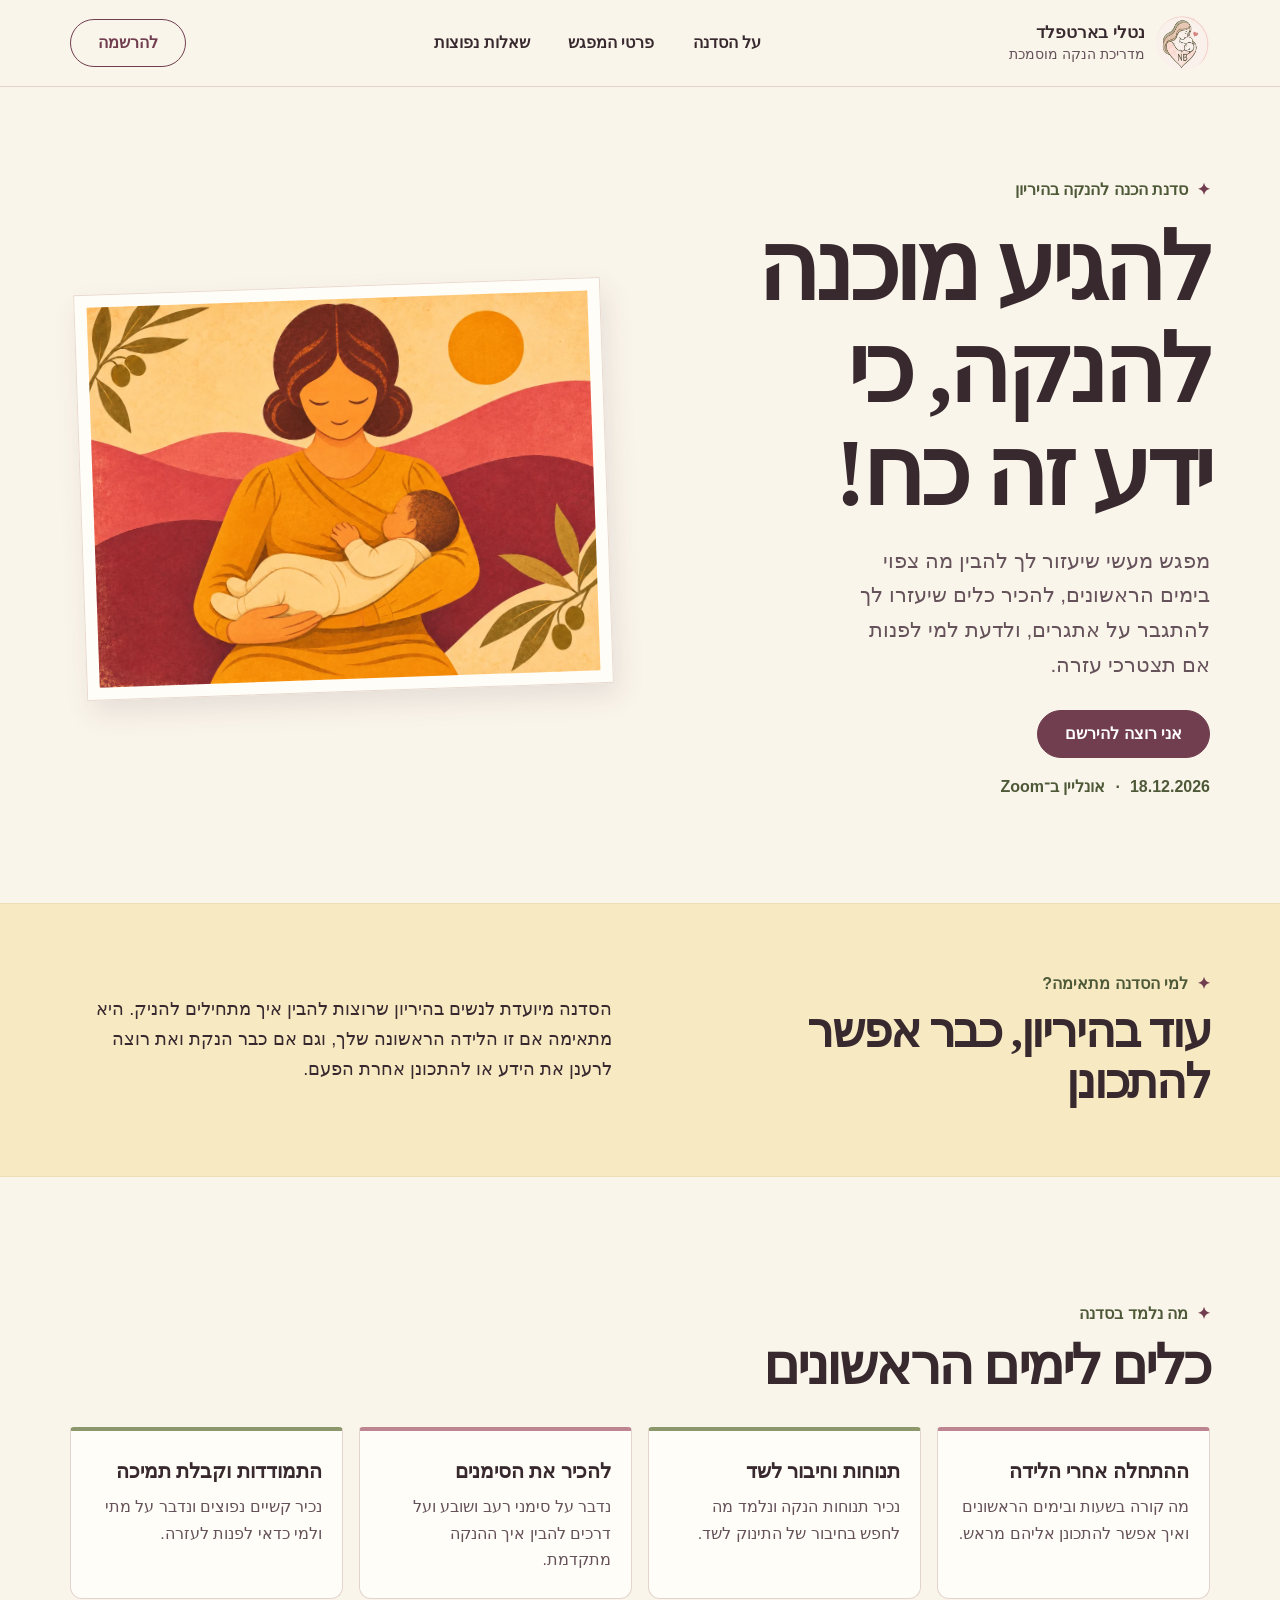
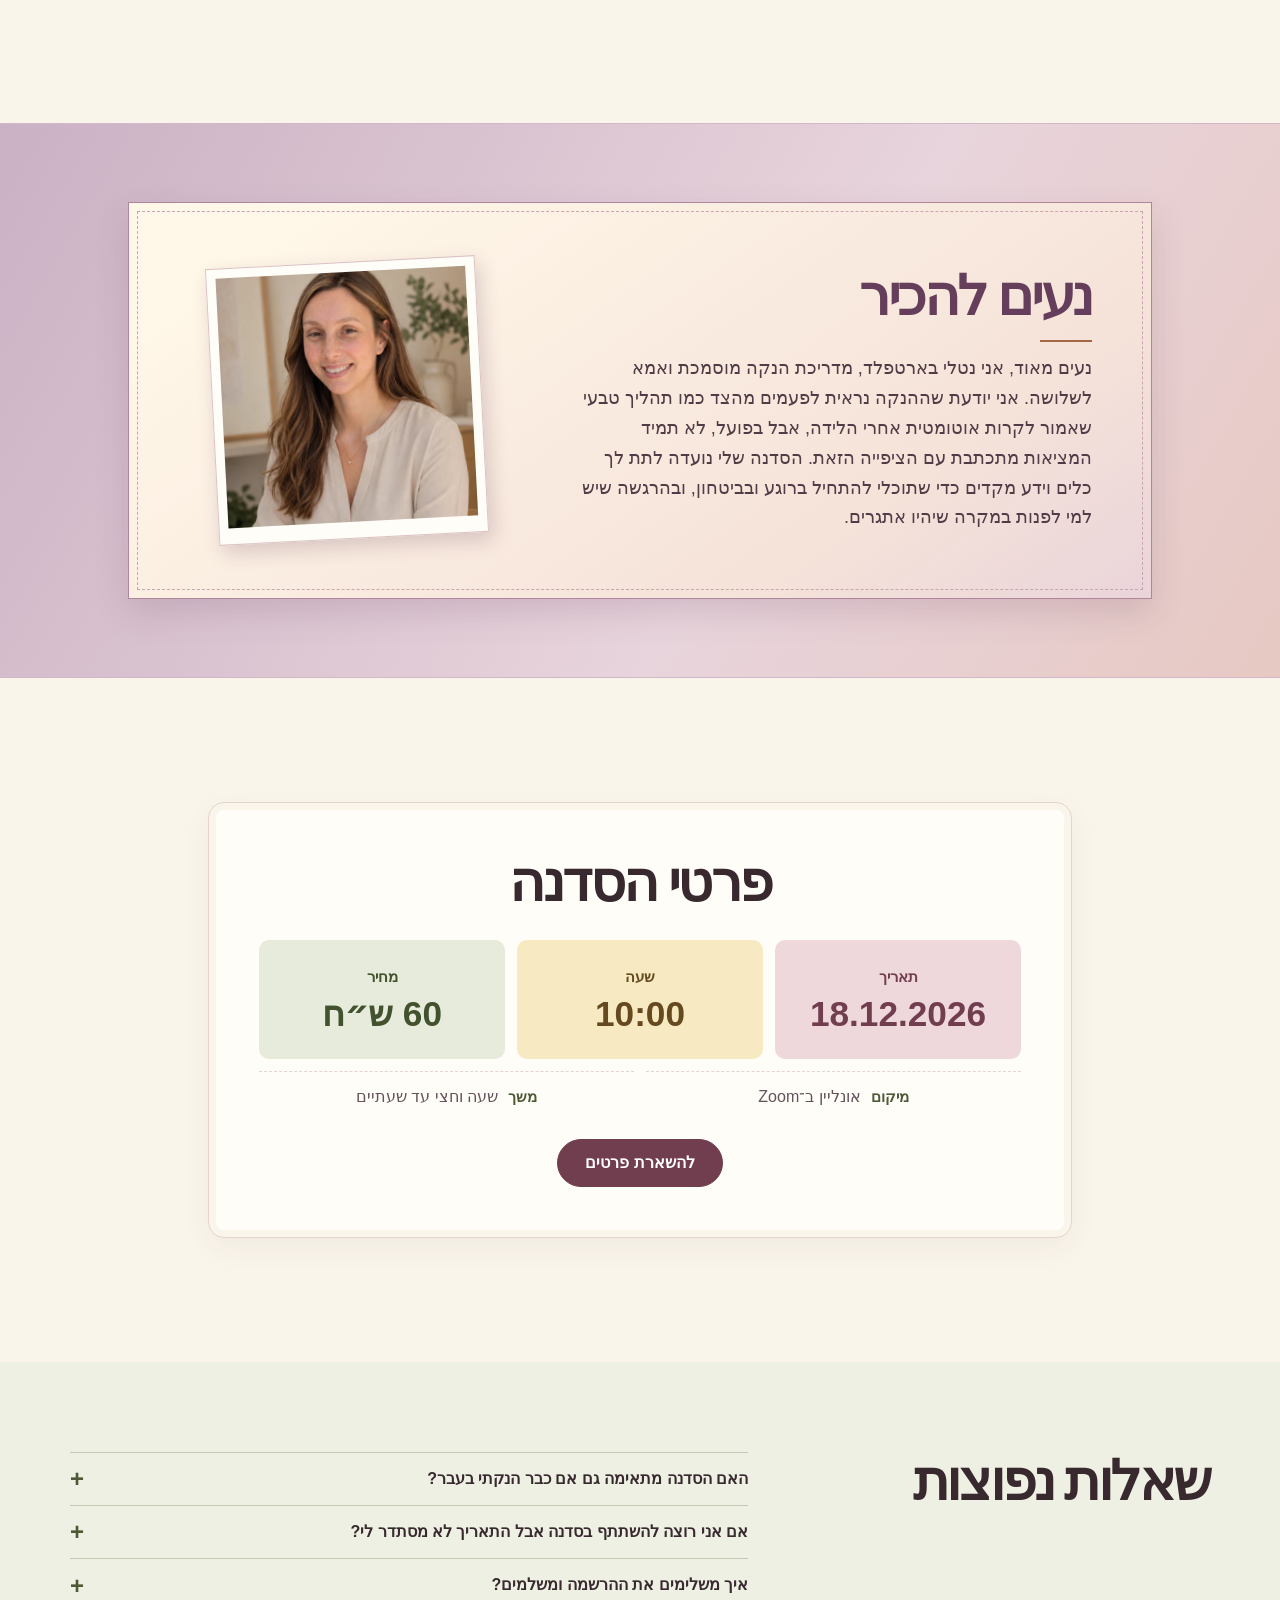
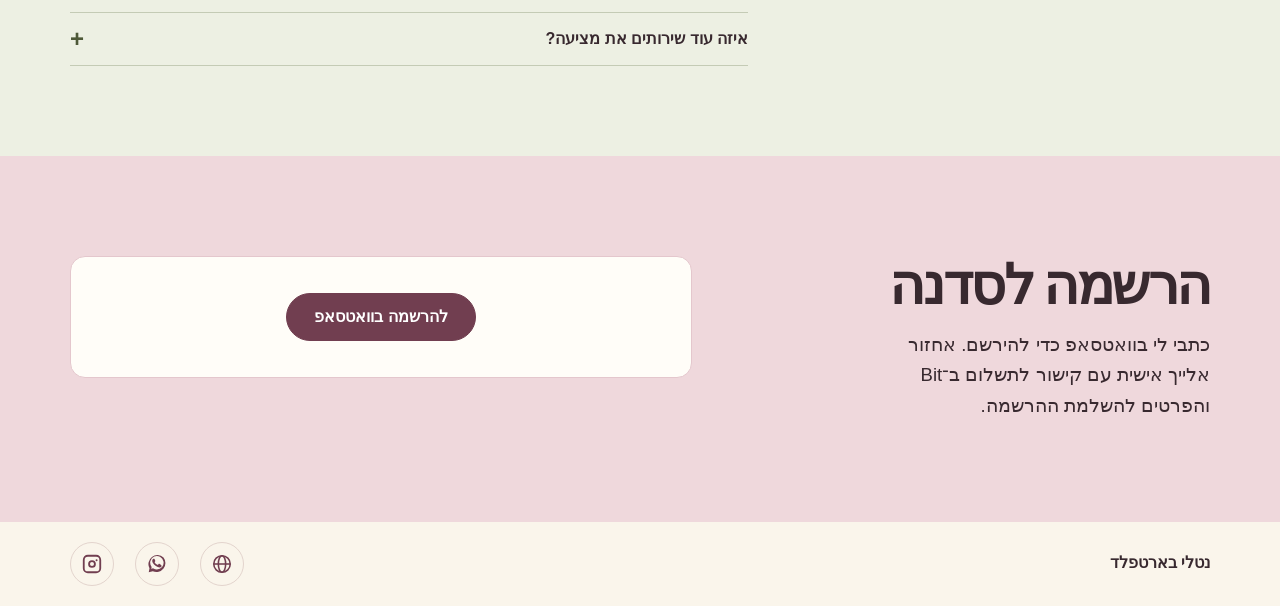
==== workshop/index.html @ 792b1195 "Add breastfeeding workshop landing page" ====
<!doctype html>
<html lang="he" dir="rtl">
<head>
  <meta charset="utf-8">
  <meta name="viewport" content="width=device-width, initial-scale=1">
  <meta name="description" content="סדנת הכנה להנקה בהיריון עם נטלי בארטפלד, מדריכת הנקה מוסמכת. מפגש מעשי ונעים ב-Zoom.">
  <meta name="theme-color" content="#f8f2e8">
  <title>סדנת הכנה להנקה | נטלי בארטפלד</title>
  <link rel="icon" type="image/webp" href="assets/nb-logo.webp">
  <link rel="stylesheet" href="assets/style.css?v=4">
  <script src="workshop.js" defer></script>
  <script src="assets/site.js" defer></script>
</head>
<body>
  <a class="skip" href="#main">דילוג לתוכן</a>
  <header class="header">
    <div class="wrap header-inner">
      <a class="brand" href="#main">
        <img class="brand-mark" src="assets/nb-logo.webp" alt="" width="54" height="54">
        <span><strong data-copy="name">נטלי בארטפלד</strong><small data-copy="credential">מדריכת הנקה מוסמכת</small></span>
      </a>
      <nav class="nav" aria-label="ניווט ראשי">
        <a href="#about">על הסדנה</a>
        <a href="#details">פרטי המפגש</a>
        <a href="#faq">שאלות נפוצות</a>
      </nav>
      <a class="button outline" href="#register">להרשמה</a>
    </div>
  </header>
  <main id="main">
    <section class="hero wrap" aria-labelledby="hero-title">
      <div class="hero-copy">
        <p class="eyebrow"><span aria-hidden="true">✦</span> <span data-copy="eyebrow"></span></p>
        <h1 id="hero-title" data-copy="title">סדנת הכנה להנקה</h1>
        <p class="hero-intro" data-copy="intro"></p>
        <a class="button" href="#register">אני רוצה להירשם</a>
        <p class="hero-meta"><bdi data-copy="date"></bdi><span aria-hidden="true">·</span><span data-copy="location"></span></p>
      </div>
      <figure class="postcard">
        <img src="assets/postcard.webp?v=2" alt="איור וינטג׳ חזיתי של אמא מחייכת עם פנים מופשטות, המחזיקה תינוק בתנוחת ערסול" width="1100" height="825" fetchpriority="high">
      </figure>
    </section>
    <section class="audience" id="about" aria-labelledby="audience-title">
      <div class="wrap audience-inner">
        <div class="audience-heading">
          <p class="eyebrow"><span aria-hidden="true">✦</span> למי הסדנה מתאימה?</p>
          <h2 id="audience-title" data-copy="audienceTitle"></h2>
        </div>
        <p data-copy="audience"></p>
      </div>
    </section>
    <section class="wrap section learning" aria-labelledby="topics-title">
      <p class="eyebrow"><span aria-hidden="true">✦</span> מה נלמד בסדנה</p>
      <h2 id="topics-title" data-copy="topicsTitle"></h2>
      <ul class="topics" id="topics"></ul>
    </section>
    <section class="profile" aria-labelledby="profile-title">
      <div class="wrap profile-inner">
        <figure class="profile-portrait">
          <img class="profile-photo" src="assets/natalie-profile.webp" alt="נטלי בארטפלד" width="520" height="520" loading="lazy">
        </figure>
        <div class="profile-copy">
          <h2 id="profile-title" data-copy="profileTitle"></h2>
          <p data-copy="profile"></p>
        </div>
      </div>
    </section>
    <section class="wrap section details" id="details" aria-labelledby="details-title">
      <div class="details-card">
        <h2 id="details-title">פרטי הסדנה</h2>
        <dl class="facts">
          <div class="fact fact-date"><dt>תאריך</dt><dd><bdi data-copy="date"></bdi></dd></div>
          <div class="fact fact-time"><dt>שעה</dt><dd><bdi data-copy="time"></bdi></dd></div>
          <div class="fact fact-price"><dt>מחיר</dt><dd data-copy="price"></dd></div>
          <div class="fact-meta"><dt>מיקום</dt><dd data-copy="location"></dd></div>
          <div class="fact-meta"><dt>משך</dt><dd data-copy="duration"></dd></div>
        </dl>
        <a class="button" href="#register">להשארת פרטים</a>
      </div>
    </section>
    <section class="faq" id="faq" aria-labelledby="faq-title">
      <div class="wrap faq-inner">
        <h2 id="faq-title">שאלות נפוצות</h2>
        <div id="faq-items"></div>
      </div>
    </section>
    <section class="register" id="register" aria-labelledby="register-title">
      <div class="wrap register-inner">
        <div>
          <h2 id="register-title">הרשמה לסדנה</h2>
          <p id="registration-intro" data-copy="registrationIntro" hidden></p>
          <p id="whatsapp-intro">כתבי לי בוואטסאפ כדי להירשם. אחזור אלייך אישית עם קישור לתשלום ב־Bit והפרטים להשלמת ההרשמה.</p>
        </div>
        <div class="form-card">
          <div id="registration-whatsapp">
            <a class="button" data-contact="whatsappRegistration" href="https://wa.me/972545547257">להרשמה בוואטסאפ</a>
          </div>
          <div id="registration-form" hidden>
            <p class="form-privacy">הפרטים ישמשו לטיפול בהרשמה וליצירת קשר איתך בנושא הסדנה.</p>
            <iframe class="registration-frame" title="טופס הרשמה לסדנת הכנה להנקה" height="500" loading="lazy"></iframe>
            <p class="form-privacy"><a id="registration-link">פתיחת טופס ההרשמה בעמוד נפרד</a></p>
          </div>
        </div>
      </div>
    </section>
  </main>
  <footer class="footer">
    <div class="wrap footer-inner">
      <span data-copy="name"></span>
      <div>
        <a class="social-link" data-contact="website" href="https://nataliebartfeld.co.il" aria-label="לאתר של נטלי בארטפלד">
          <svg viewBox="0 0 24 24" fill="none" stroke="currentColor" stroke-width="1.7" aria-hidden="true" focusable="false">
            <circle cx="12" cy="12" r="9" fill="none"/>
            <ellipse cx="12" cy="12" rx="4" ry="9" fill="none"/>
            <path d="M3 12h18" fill="none"/>
          </svg>
        </a>
        <a class="social-link" data-contact="whatsapp" href="https://wa.me/972545547257" aria-label="שלחי לנטלי הודעה בוואטסאפ">
          <svg viewBox="0 0 24 24" aria-hidden="true" focusable="false"><path d="M19.1 4.9A9.8 9.8 0 0 0 3.8 16.7L3 21l4.4-1.1A9.8 9.8 0 0 0 19.1 4.9Zm-7.3 13a7.3 7.3 0 0 1-3.7-1l-.3-.2-2.2.6.6-2.1-.2-.3a7.3 7.3 0 1 1 5.8 3Zm4-5.4c-.2-.1-1.3-.7-1.5-.7s-.3-.1-.5.1-.6.7-.9.9-.3.2-.5.1a6 6 0 0 1-1.8-1.1 6.7 6.7 0 0 1-1.2-1.6c-.1-.2 0-.4.1-.5l.4-.5c.1-.2.2-.3.2-.5s0-.3-.1-.5l-.7-1.6c-.2-.4-.3-.4-.5-.4h-.4c-.2 0-.5.1-.7.3-.2.2-.9.9-.9 2.1s.9 2.4 1 2.6c.1.2 1.8 2.8 4.4 3.9.6.3 1.1.4 1.5.5.6.2 1.2.2 1.7.1.5-.1 1.3-.5 1.5-1 .2-.5.2-1 .1-1.1-.1-.1-.2-.2-.5-.3Z"/></svg>
        </a>
        <a class="social-link" data-contact="instagram" href="https://www.instagram.com/natalie.bartfeld_breastfeeding/" aria-label="נטלי בארטפלד באינסטגרם">
          <svg viewBox="0 0 24 24" aria-hidden="true" focusable="false"><path d="M7.5 2h9A5.5 5.5 0 0 1 22 7.5v9a5.5 5.5 0 0 1-5.5 5.5h-9A5.5 5.5 0 0 1 2 16.5v-9A5.5 5.5 0 0 1 7.5 2Zm0 2A3.5 3.5 0 0 0 4 7.5v9A3.5 3.5 0 0 0 7.5 20h9a3.5 3.5 0 0 0 3.5-3.5v-9A3.5 3.5 0 0 0 16.5 4h-9Zm4.5 3.8A4.2 4.2 0 1 1 7.8 12 4.2 4.2 0 0 1 12 7.8Zm0 2A2.2 2.2 0 1 0 14.2 12 2.2 2.2 0 0 0 12 9.8ZM17 6.7a1.1 1.1 0 1 1-1.1 1.1A1.1 1.1 0 0 1 17 6.7Z"/></svg>
        </a>
      </div>
    </div>
  </footer>
</body>
</html>
---- workshop/assets/style.css ----
:root {
  color-scheme: light;
  --paper: #faf5eb;
  --ink: #38292f;
  --muted: #65525a;
  --plum: #713e50;
  --rose: #efd8dc;
  --butter: #f7eac3;
  --olive: #4e5938;
  --line: #e3d4cd;
  --white: #fffdf8;
  font-family: "Segoe UI", Arial, sans-serif;
  color: var(--ink);
  background: var(--paper);
  line-height: 1.65;
}

*, *::before, *::after { box-sizing: border-box; }
[hidden] { display: none !important; }
html { scroll-behavior: smooth; }
body { margin: 0; }
a { color: inherit; }
button, input { font: inherit; }
button { cursor: pointer; }
:focus-visible { outline: 3px solid #94566b; outline-offset: 4px; }
h1, h2, h3, p, figure, dl, dd { margin: 0; }
h1, h2 { font-family: Georgia, "Times New Roman", serif; letter-spacing: -.045em; line-height: 1.08; }
h1 { max-inline-size: 8em; font-size: clamp(3.65rem, 7.4vw, 7.25rem); font-weight: 700; }
h2 { font-size: clamp(2.15rem, 4.3vw, 3.65rem); }
h3 { font-size: 1.27rem; line-height: 1.28; }
p { overflow-wrap: break-word; }
.wrap { width: min(1140px, calc(100% - 80px)); margin-inline: auto; }
.section { padding-block: clamp(65px, 10vw, 124px); }
section[id] { scroll-margin-block-start: 24px; }
.skip { position: fixed; inset-block-start: 8px; inset-inline-start: 8px; z-index: 2; background: var(--white); padding: 8px 15px; transform: translateY(-160%); }
.skip:focus { transform: translateY(0); }

.header { border-block-end: 1px solid var(--line); }
.header-inner, .footer-inner { display: flex; align-items: center; justify-content: space-between; gap: 20px; }
.header-inner { min-height: 86px; }
.brand { display: inline-flex; align-items: center; gap: 11px; line-height: 1.23; text-decoration: none; }
.brand strong, .brand small { display: block; }
.brand strong { font-size: 1.08rem; }
.brand small { color: var(--muted); margin-block-start: 4px; font-size: .86rem; }
.brand-mark { display: block; width: 54px; height: 54px; flex: 0 0 54px; object-fit: cover; border-radius: 50%; }
.nav { display: flex; gap: clamp(16px, 3vw, 42px); align-items: center; }
.nav a { text-decoration: none; font-weight: 600; }
.nav a:hover, .footer a:hover { text-decoration: underline; text-underline-offset: 4px; }
.button { display: inline-flex; min-height: 48px; align-items: center; justify-content: center; padding: 10px 27px; border: 1px solid var(--plum); border-radius: 40px; color: white; background: var(--plum); text-decoration: none; font-weight: 700; line-height: 1.35; }
.button:hover { background: #552d3b; border-color: #552d3b; }
.button.outline { background: transparent; color: var(--plum); }
.button.outline:hover { background: var(--rose); }
.hero { display: grid; grid-template-columns: 1fr 1.04fr; align-items: center; gap: clamp(32px, 6.4vw, 92px); padding-block: clamp(54px, 7vw, 96px) clamp(64px, 8vw, 112px); }
.eyebrow { display: flex; align-items: center; gap: 9px; font-weight: 700; color: var(--olive); }
.eyebrow [aria-hidden] { color: var(--plum); }
.hero h1 { margin-block: 14px 20px; text-wrap: balance; }
.hero-intro { max-inline-size: 32ch; color: var(--muted); font-size: clamp(1.12rem, 2vw, 1.31rem); margin-block-end: 28px; }
.hero-meta { display: flex; align-items: baseline; gap: 10px; color: var(--olive); margin-block-start: 16px; font-weight: 650; }
.postcard { position: relative; align-self: center; transform: rotate(-2deg); margin-inline: 2px 10px; padding: 12px; background: var(--white); border: 1px solid #e9dacf; box-shadow: 5px 13px 28px #4328351b; }
.postcard img { display: block; width: 100%; height: auto; aspect-ratio: 1.32; object-fit: cover; background: var(--butter); }
.audience { background: var(--butter); border-block: 1px solid #ecdfb5; }
.audience-inner { display: grid; grid-template-columns: 1fr 1fr; align-items: center; gap: 55px; padding-block: clamp(33px, 6vw, 67px); }
.audience h2 { margin-block-start: 9px; font-size: clamp(1.9rem, 3.7vw, 3rem); }
.audience-inner > p { font-size: 1.13rem; }
.learning h2 { margin-block: 9px 32px; }
.topics { display: grid; grid-template-columns: repeat(4, 1fr); gap: 16px; margin: 0; padding: 0; list-style: none; }
.topics li { padding: 27px 20px 24px; border: 1px solid var(--line); border-block-start: 4px solid #bd8592; background: var(--white); border-radius: 4px 4px 12px 12px; }
.topics li:nth-child(even) { border-block-start-color: #8c976b; }
.topics p { color: var(--muted); margin-block-start: 10px; }
.profile {
  padding-block: clamp(32px, 6.5vw, 78px);
  border-block: 1px solid #d1b7c7;
  background: linear-gradient(120deg, #cbb1c4, #e8d4dc 60%, #e7c9c3);
}
.profile-inner {
  display: grid;
  grid-template-columns: minmax(0, 1.65fr) minmax(0, 1fr);
  grid-template-areas: "copy portrait";
  align-items: center;
  gap: clamp(22px, 5vw, 67px);
  max-inline-size: 64rem;
  padding: clamp(27px, 5vw, 59px);
  border: 1px solid #ae879d;
  outline: 1px dashed #c9a6af;
  outline-offset: -10px;
  background: linear-gradient(145deg, #fff7e8 12%, #f5e2d9 75%, #ead4da);
  box-shadow: 0 14px 32px #532d4a26;
}
.profile-copy { grid-area: copy; }
.profile-copy h2 { color: #653e5b; margin-block-end: 12px; }
.profile-copy h2::after {
  content: "";
  display: block;
  inline-size: 52px;
  block-size: 2px;
  margin-block-start: 14px;
  background: #a36743;
}
.profile-copy p { color: #503b46; font-size: 1.13rem; }
.profile-portrait {
  grid-area: portrait;
  justify-self: center;
  inline-size: min(100%, 270px);
  padding: 9px 9px 16px;
  border: 1px solid #ddc2c2;
  background: var(--white);
  box-shadow: 4px 8px 19px #532d4a33;
  transform: rotate(-3deg);
}
.profile-photo { display: block; inline-size: 100%; block-size: auto; aspect-ratio: 1; object-fit: cover; }
.details { text-align: center; }
.details-card {
  max-inline-size: 54rem;
  margin-inline: auto;
  padding: clamp(25px, 5vw, 50px);
  border: 1px solid var(--line);
  border-radius: 16px;
  background: var(--white);
  box-shadow: inset 0 0 0 7px var(--paper), 0 10px 28px #4328350d;
}
.facts { display: grid; grid-template-columns: repeat(6, minmax(0, 1fr)); gap: 12px; margin-block: 28px 26px; }
.fact { grid-column: span 2; padding: clamp(13px, 2.2vw, 24px) 8px; border-radius: 10px; }
.fact-date { background: var(--rose); color: var(--plum); }
.fact-time { background: var(--butter); color: #65491f; }
.fact-price { background: #e7ebdb; color: #42512e; }
.facts dt { font-size: .95rem; font-weight: 700; }
.fact dd { margin-block-start: 4px; font-size: clamp(1.55rem, 4vw, 2.2rem); font-weight: 750; line-height: 1.2; font-variant-numeric: tabular-nums; overflow-wrap: anywhere; }
.fact-meta { grid-column: span 3; display: flex; align-items: baseline; justify-content: center; flex-wrap: wrap; gap: 3px 10px; padding: 12px 4px 2px; border-block-start: 1px dashed var(--line); color: var(--muted); }
.fact-meta dt { color: var(--olive); }
.faq { background: #edf0e3; }
.faq-inner { display: grid; grid-template-columns: 1fr 1.6fr; gap: 38px; padding-block: clamp(48px, 8vw, 90px); }
.faq details { border-block-end: 1px solid #c4cbb5; }
.faq details:first-child { border-block-start: 1px solid #c4cbb5; }
.faq summary { display: flex; gap: 16px; justify-content: space-between; align-items: center; list-style: none; cursor: pointer; font-weight: 700; padding-block: 13px; }
.faq summary::-webkit-details-marker { display: none; }
.faq summary::after { content: "+"; color: var(--olive); font-size: 1.5rem; line-height: 1; }
.faq details[open] summary::after { content: "−"; }
.faq details p { padding-block-end: 15px; }
.register { background: var(--rose); }
.register-inner { display: grid; grid-template-columns: 1fr 1.45fr; align-items: start; gap: clamp(28px, 7vw, 95px); padding-block: clamp(48px, 9vw, 100px); }
.register h2 { margin-block-end: 14px; }
.register-inner > div:first-child > p { max-width: 31ch; font-size: 1.16rem; }
.form-card { padding: clamp(19px, 4vw, 36px); background: var(--white); border: 1px solid #e4c7cd; border-radius: 15px; }
#registration-whatsapp { text-align: center; }
.registration-frame { display: block; inline-size: 100%; border: 0; margin-block: 10px; }
.form-privacy { color: var(--muted); font-size: .91rem; }
.footer { padding-block: 20px; }
.footer-inner > span { font-weight: 700; }
.footer-inner div { display: flex; align-items: center; flex-wrap: wrap; column-gap: 21px; row-gap: 3px; }
.footer a { display: inline-flex; min-height: 44px; align-items: center; color: var(--muted); }
.footer .social-link { width: 44px; justify-content: center; color: var(--plum); border: 1px solid var(--line); border-radius: 50%; }
.footer .social-link:hover { background: var(--rose); }
.social-link svg { width: 22px; height: 22px; fill: currentColor; }

@media (max-width: 800px) {
  .wrap { width: calc(100% - 44px); }
  .nav { display: none; }
  .hero { gap: 24px; }
  h1 { font-size: clamp(3rem, 8.7vw, 5rem); }
  .topics { grid-template-columns: repeat(2, 1fr); }
}

@media (max-width: 580px) {
  .header-inner { min-height: 69px; gap: 10px; }
  .header .button { padding-inline: 15px; min-height: 44px; }
  .brand { gap: 7px; }
  .brand-mark { width: 44px; height: 44px; flex-basis: 44px; }
  .hero { grid-template-columns: minmax(0, 1fr); padding-block: 38px 43px; gap: 30px; }
  .hero h1 { margin-block: 10px 14px; }
  .hero-intro { margin-block-end: 20px; }
  .hero-meta { margin-block-start: 12px; }
  .postcard { width: min(100% - 12px, 385px); margin-inline: auto; padding: 8px; }
  .audience-inner, .faq-inner, .register-inner { grid-template-columns: minmax(0, 1fr); gap: 15px; }
  .topics { gap: 10px; }
  .topics li { padding: 17px 12px; }
  .profile-inner { grid-template-columns: minmax(0, 1fr); grid-template-areas: "portrait" "copy"; gap: 21px; }
  .profile-portrait { inline-size: min(77%, 225px); }
  .facts { grid-template-columns: repeat(2, minmax(0, 1fr)); gap: 9px; margin-block: 20px; }
  .fact { grid-column: span 1; }
  .fact-date, .fact-meta { grid-column: 1 / -1; }
  .fact-meta { justify-content: space-between; text-align: start; padding-inline: 3px; }
  .footer-inner { flex-direction: column; align-items: flex-start; gap: 3px; }
}

@media (prefers-reduced-motion: reduce) {
  html { scroll-behavior: auto; }
}
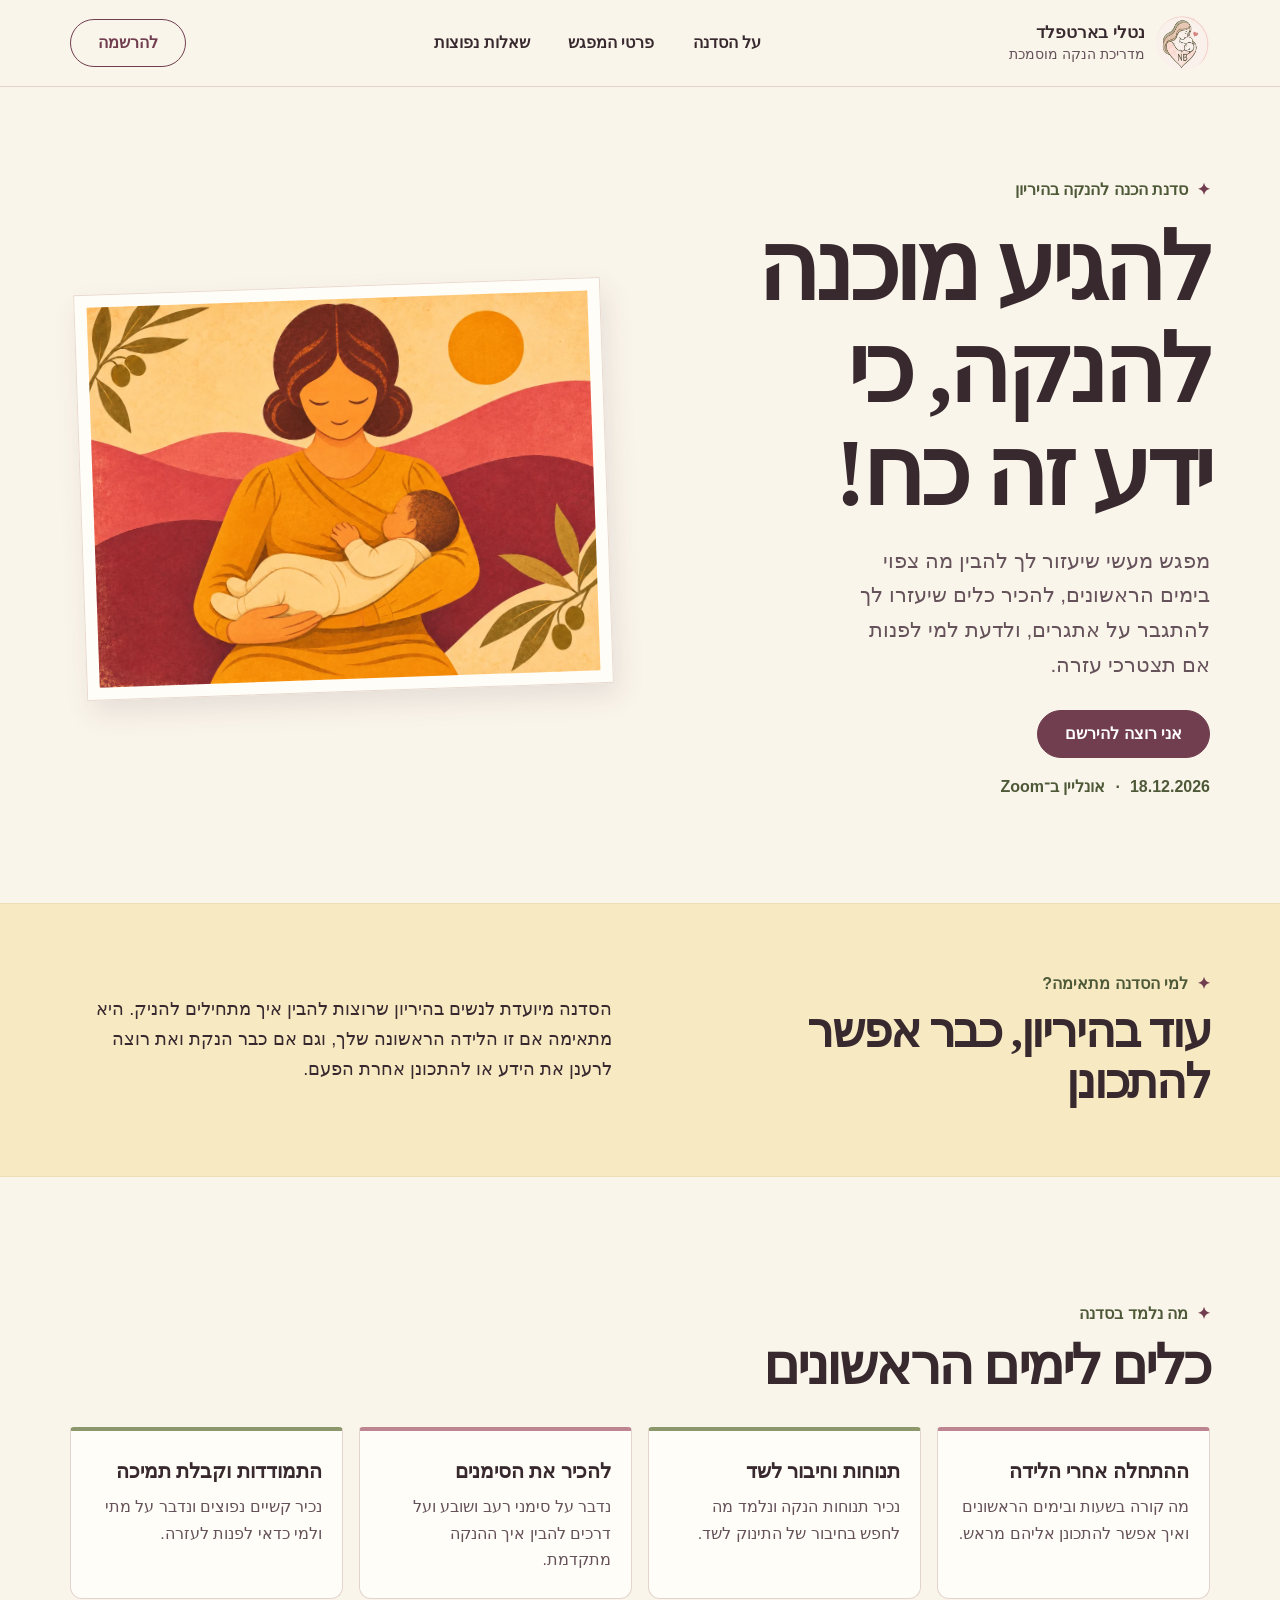
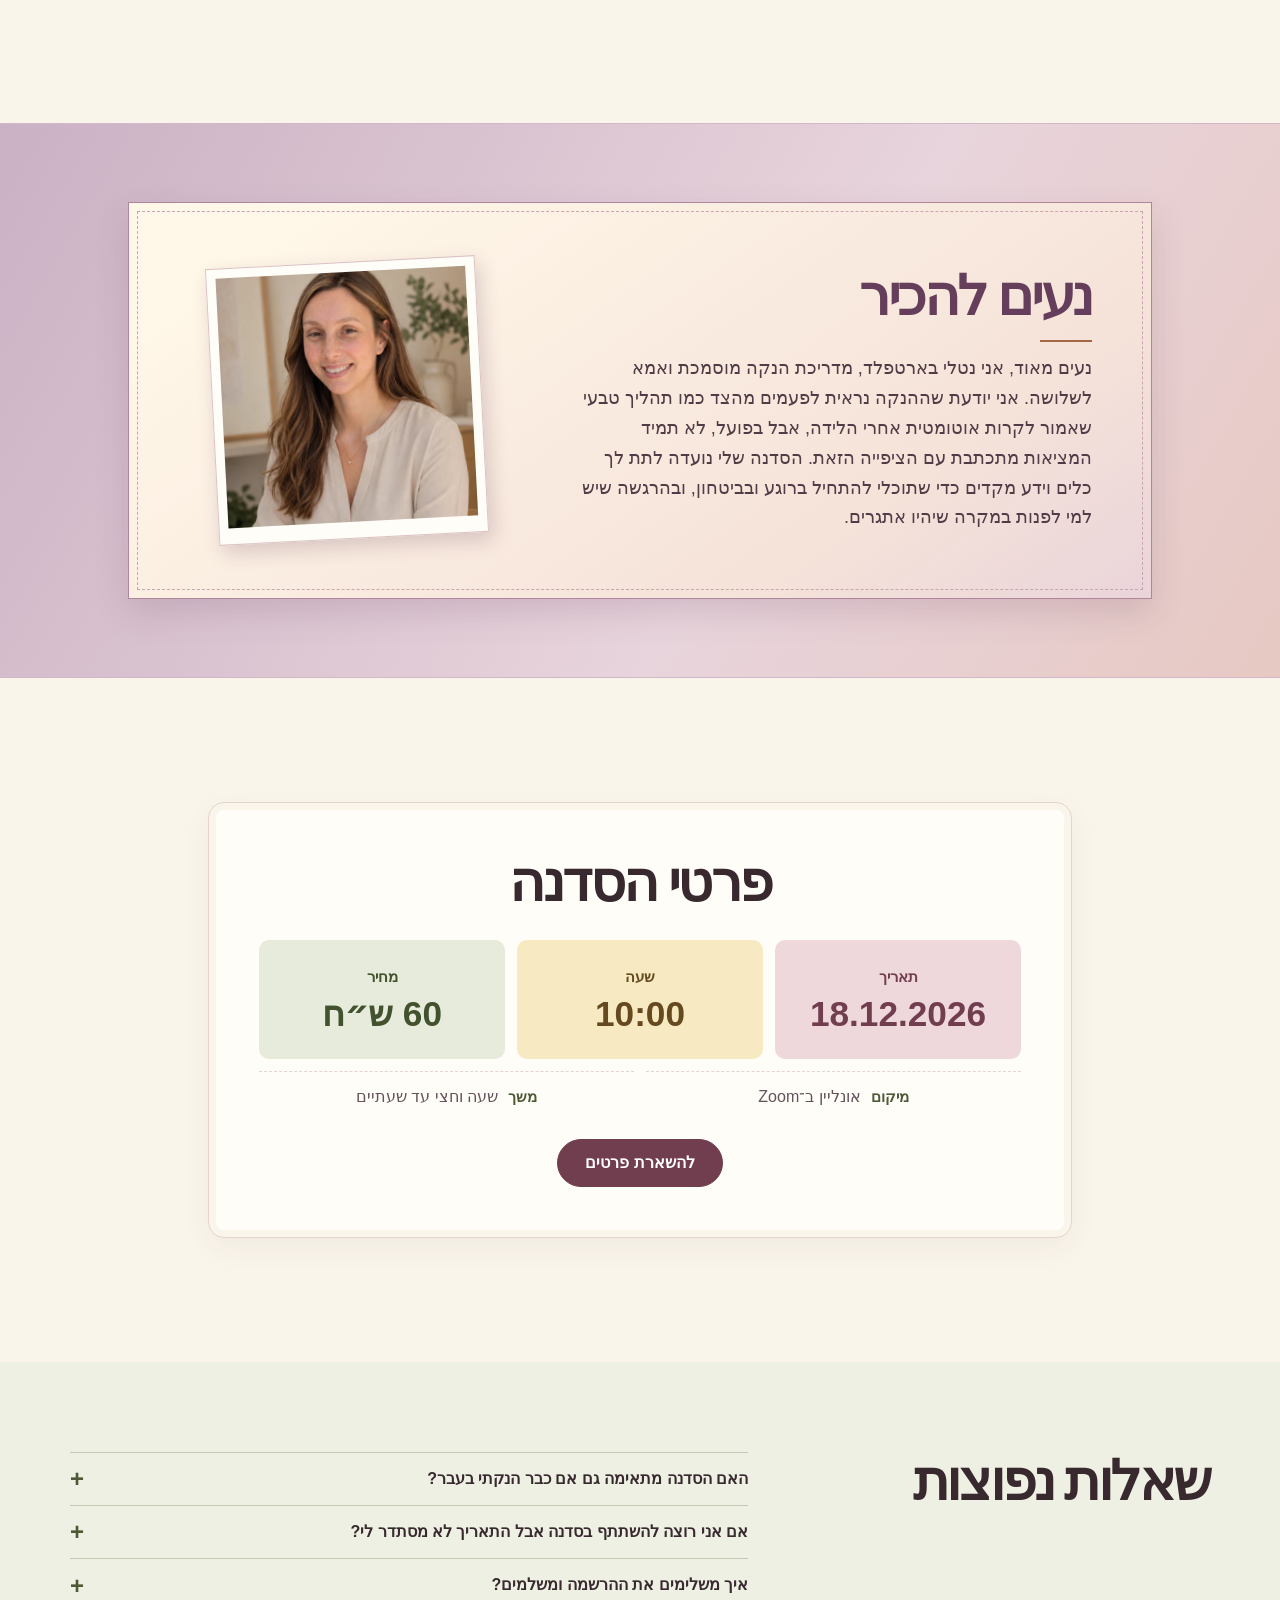
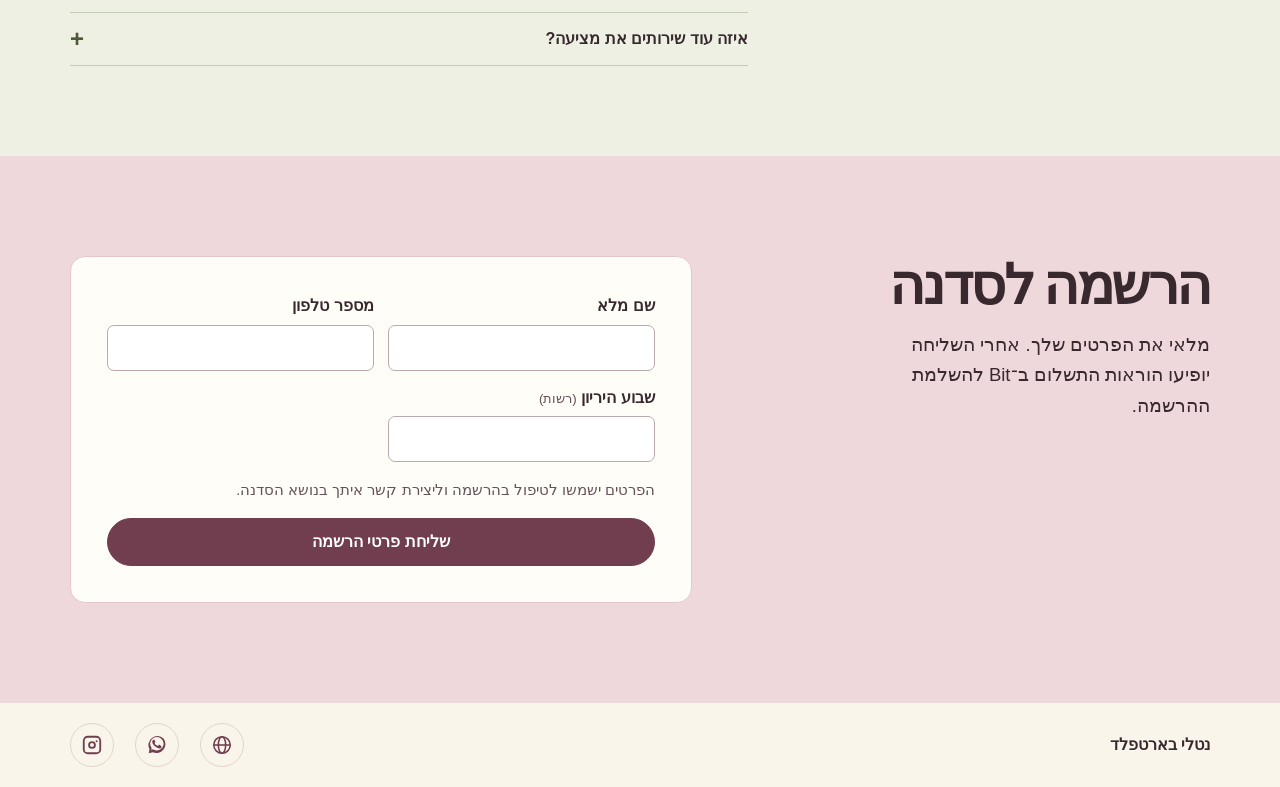
==== commit 7a681696: "Enable Google Sheets registration on workshop page" ====
--- a/workshop/index.html
+++ b/workshop/index.html
@@ -7,9 +7,9 @@
   <meta name="theme-color" content="#f8f2e8">
   <title>סדנת הכנה להנקה | נטלי בארטפלד</title>
   <link rel="icon" type="image/webp" href="assets/nb-logo.webp">
-  <link rel="stylesheet" href="assets/style.css?v=4">
-  <script src="workshop.js" defer></script>
-  <script src="assets/site.js" defer></script>
+  <link rel="stylesheet" href="assets/style.css?v=5">
+  <script src="workshop.js?v=3" defer></script>
+  <script src="assets/site.js?v=3" defer></script>
 </head>
 <body>
   <a class="skip" href="#main">דילוג לתוכן</a>
@@ -89,17 +89,20 @@
         <div>
           <h2 id="register-title">הרשמה לסדנה</h2>
           <p id="registration-intro" data-copy="registrationIntro" hidden></p>
-          <p id="whatsapp-intro">כתבי לי בוואטסאפ כדי להירשם. אחזור אלייך אישית עם קישור לתשלום ב־Bit והפרטים להשלמת ההרשמה.</p>
         </div>
         <div class="form-card">
-          <div id="registration-whatsapp">
-            <a class="button" data-contact="whatsappRegistration" href="https://wa.me/972545547257">להרשמה בוואטסאפ</a>
-          </div>
-          <div id="registration-form" hidden>
+          <p id="registration-unavailable">כדי למלא את טופס ההרשמה, יש להפעיל JavaScript ולרענן את הדף.</p>
+          <form id="registration-form" method="post" hidden>
+            <input name="submission_id" type="hidden">
+            <div hidden><label>השאירי שדה זה ריק <input name="website" autocomplete="off" tabindex="-1"></label></div>
+            <div class="registration-fields">
+              <label>שם מלא <input name="full_name" autocomplete="name" maxlength="120" required></label>
+              <label>מספר טלפון <input name="phone" type="tel" autocomplete="tel" dir="ltr" maxlength="30" required></label>
+              <label>שבוע היריון <small>(רשות)</small><input name="pregnancy_week" type="number" inputmode="numeric" min="1" max="45" step="1"></label>
+            </div>
             <p class="form-privacy">הפרטים ישמשו לטיפול בהרשמה וליצירת קשר איתך בנושא הסדנה.</p>
-            <iframe class="registration-frame" title="טופס הרשמה לסדנת הכנה להנקה" height="500" loading="lazy"></iframe>
-            <p class="form-privacy"><a id="registration-link">פתיחת טופס ההרשמה בעמוד נפרד</a></p>
-          </div>
+            <button class="button registration-submit" type="submit">שליחת פרטי הרשמה</button>
+          </form>
         </div>
       </div>
     </section>
--- a/workshop/assets/style.css
+++ b/workshop/assets/style.css
@@ -141,9 +141,13 @@
 .register h2 { margin-block-end: 14px; }
 .register-inner > div:first-child > p { max-width: 31ch; font-size: 1.16rem; }
 .form-card { padding: clamp(19px, 4vw, 36px); background: var(--white); border: 1px solid #e4c7cd; border-radius: 15px; }
-#registration-whatsapp { text-align: center; }
-.registration-frame { display: block; inline-size: 100%; border: 0; margin-block: 10px; }
-.form-privacy { color: var(--muted); font-size: .91rem; }
+.registration-fields { display: grid; grid-template-columns: repeat(2, minmax(0, 1fr)); gap: 14px; }
+.registration-fields label { display: block; font-weight: 650; }
+.registration-fields small { color: var(--muted); font-weight: 400; }
+.registration-fields input { display: block; width: 100%; min-height: 46px; margin-block-start: 5px; padding: 7px 10px; border: 1px solid #bba9ac; border-radius: 7px; color: var(--ink); background: white; }
+.form-privacy { margin-block: 16px; color: var(--muted); font-size: .91rem; }
+.registration-submit { width: 100%; }
+.registration-submit:disabled { opacity: .7; cursor: wait; }
 .footer { padding-block: 20px; }
 .footer-inner > span { font-weight: 700; }
 .footer-inner div { display: flex; align-items: center; flex-wrap: wrap; column-gap: 21px; row-gap: 3px; }
@@ -179,6 +183,7 @@
   .fact { grid-column: span 1; }
   .fact-date, .fact-meta { grid-column: 1 / -1; }
   .fact-meta { justify-content: space-between; text-align: start; padding-inline: 3px; }
+  .registration-fields { grid-template-columns: minmax(0, 1fr); }
   .footer-inner { flex-direction: column; align-items: flex-start; gap: 3px; }
 }
 
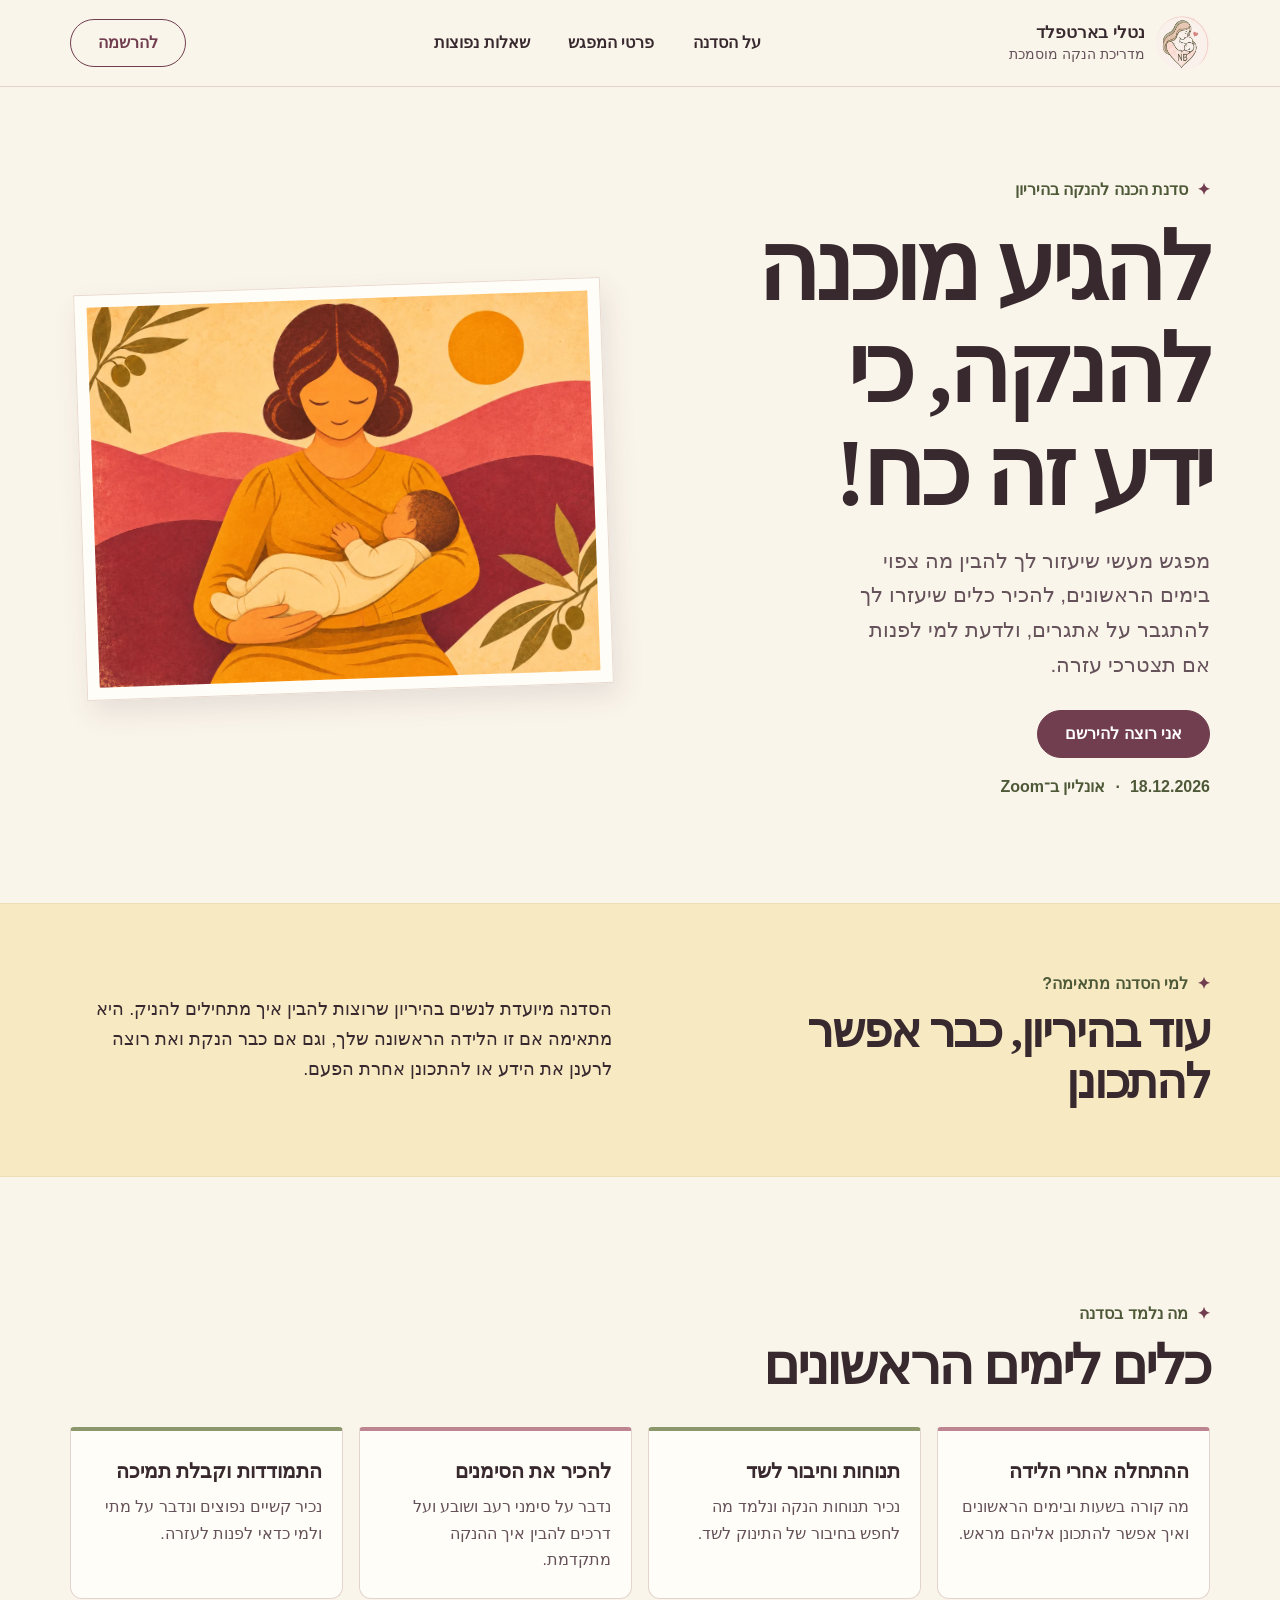
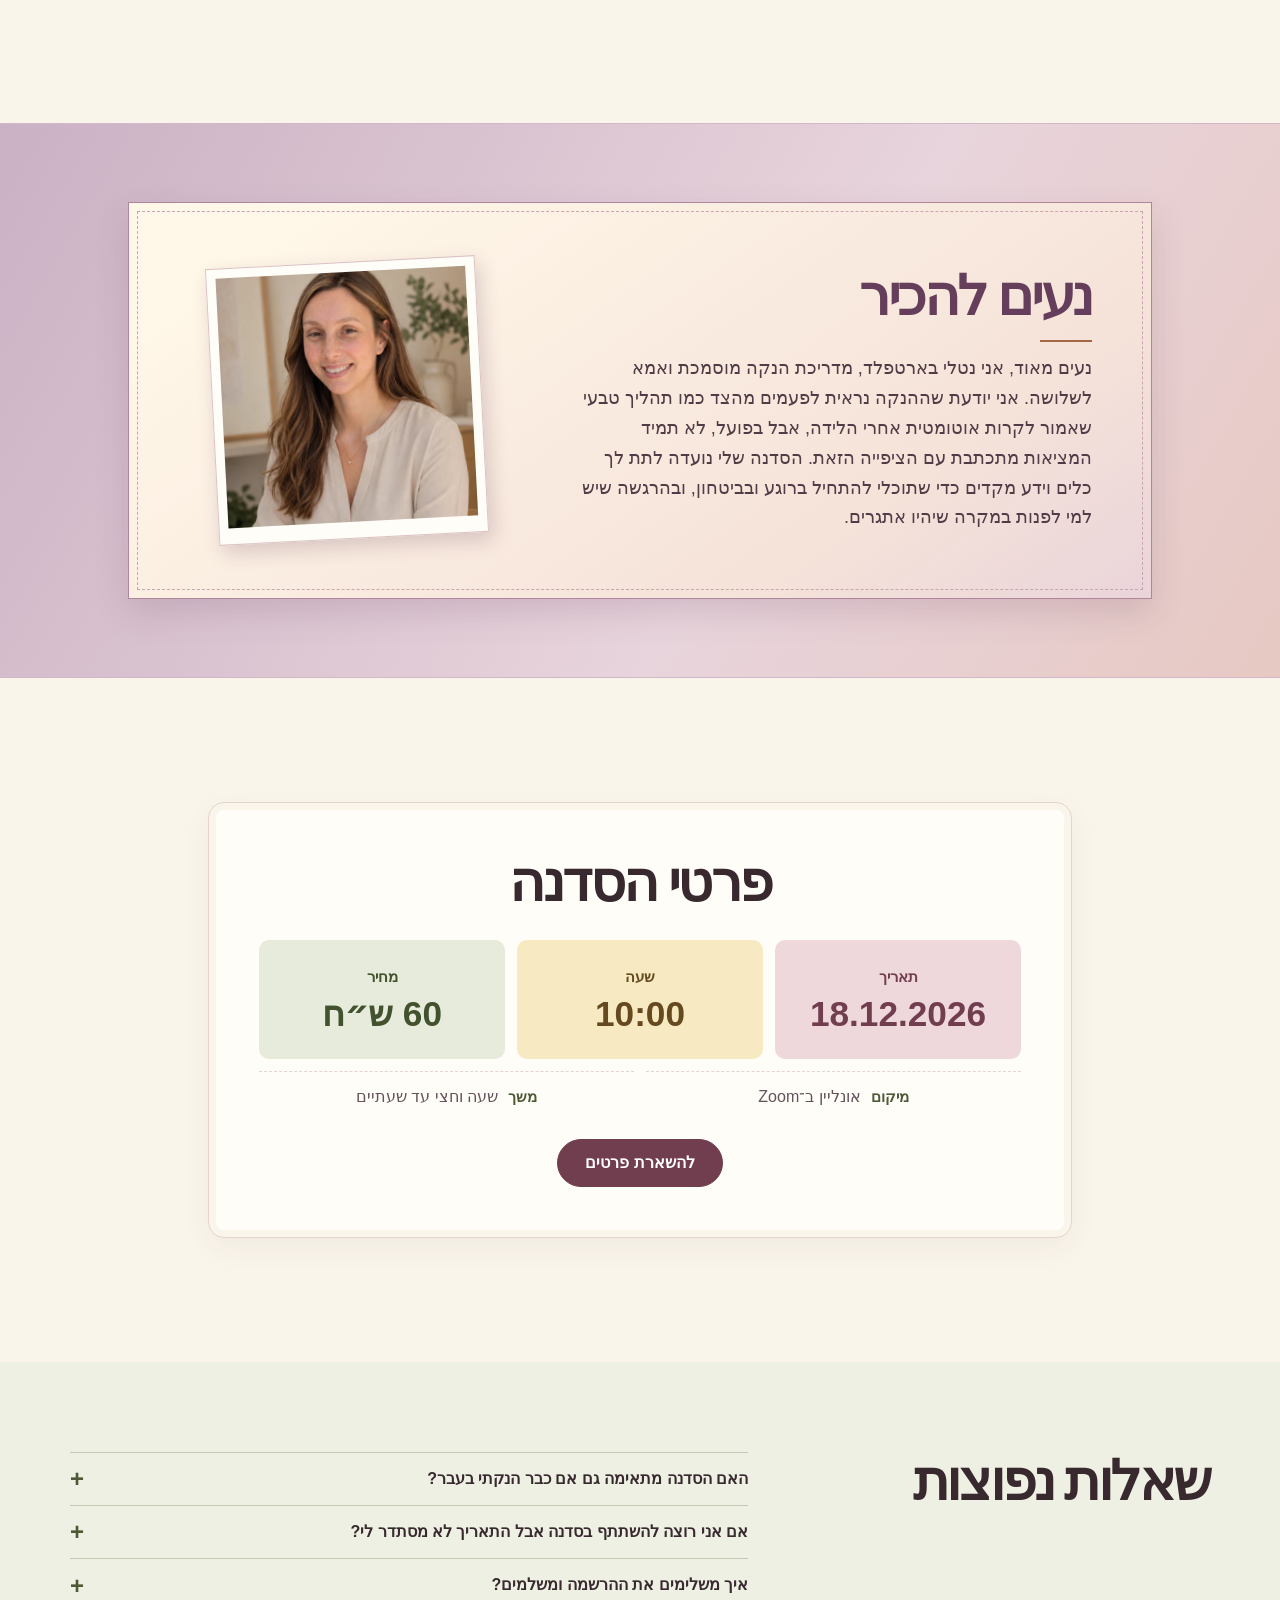
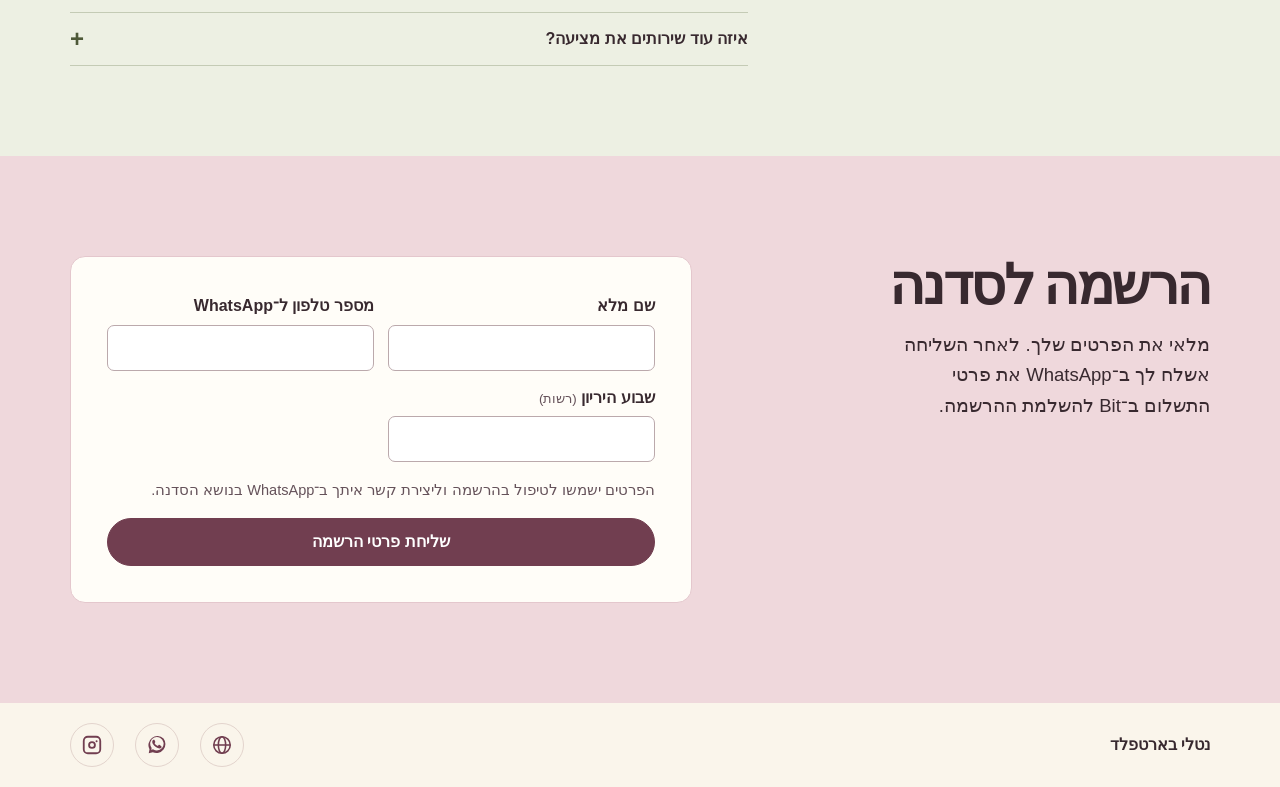
==== commit dccf2156: "Explain WhatsApp payment follow-up on the workshop form" ====
--- a/workshop/index.html
+++ b/workshop/index.html
@@ -8,7 +8,7 @@
   <title>סדנת הכנה להנקה | נטלי בארטפלד</title>
   <link rel="icon" type="image/webp" href="assets/nb-logo.webp">
   <link rel="stylesheet" href="assets/style.css?v=5">
-  <script src="workshop.js?v=3" defer></script>
+  <script src="workshop.js?v=4" defer></script>
   <script src="assets/site.js?v=3" defer></script>
 </head>
 <body>
@@ -92,15 +92,15 @@
         </div>
         <div class="form-card">
           <p id="registration-unavailable">כדי למלא את טופס ההרשמה, יש להפעיל JavaScript ולרענן את הדף.</p>
-          <form id="registration-form" method="post" hidden>
+          <form id="registration-form" method="post" aria-labelledby="register-title" aria-describedby="registration-privacy" hidden>
             <input name="submission_id" type="hidden">
             <div hidden><label>השאירי שדה זה ריק <input name="website" autocomplete="off" tabindex="-1"></label></div>
             <div class="registration-fields">
               <label>שם מלא <input name="full_name" autocomplete="name" maxlength="120" required></label>
-              <label>מספר טלפון <input name="phone" type="tel" autocomplete="tel" dir="ltr" maxlength="30" required></label>
+              <label>מספר טלפון ל־WhatsApp <input name="phone" type="tel" autocomplete="tel" dir="ltr" maxlength="30" required></label>
               <label>שבוע היריון <small>(רשות)</small><input name="pregnancy_week" type="number" inputmode="numeric" min="1" max="45" step="1"></label>
             </div>
-            <p class="form-privacy">הפרטים ישמשו לטיפול בהרשמה וליצירת קשר איתך בנושא הסדנה.</p>
+            <p class="form-privacy" id="registration-privacy">הפרטים ישמשו לטיפול בהרשמה וליצירת קשר איתך ב־WhatsApp בנושא הסדנה.</p>
             <button class="button registration-submit" type="submit">שליחת פרטי הרשמה</button>
           </form>
         </div>
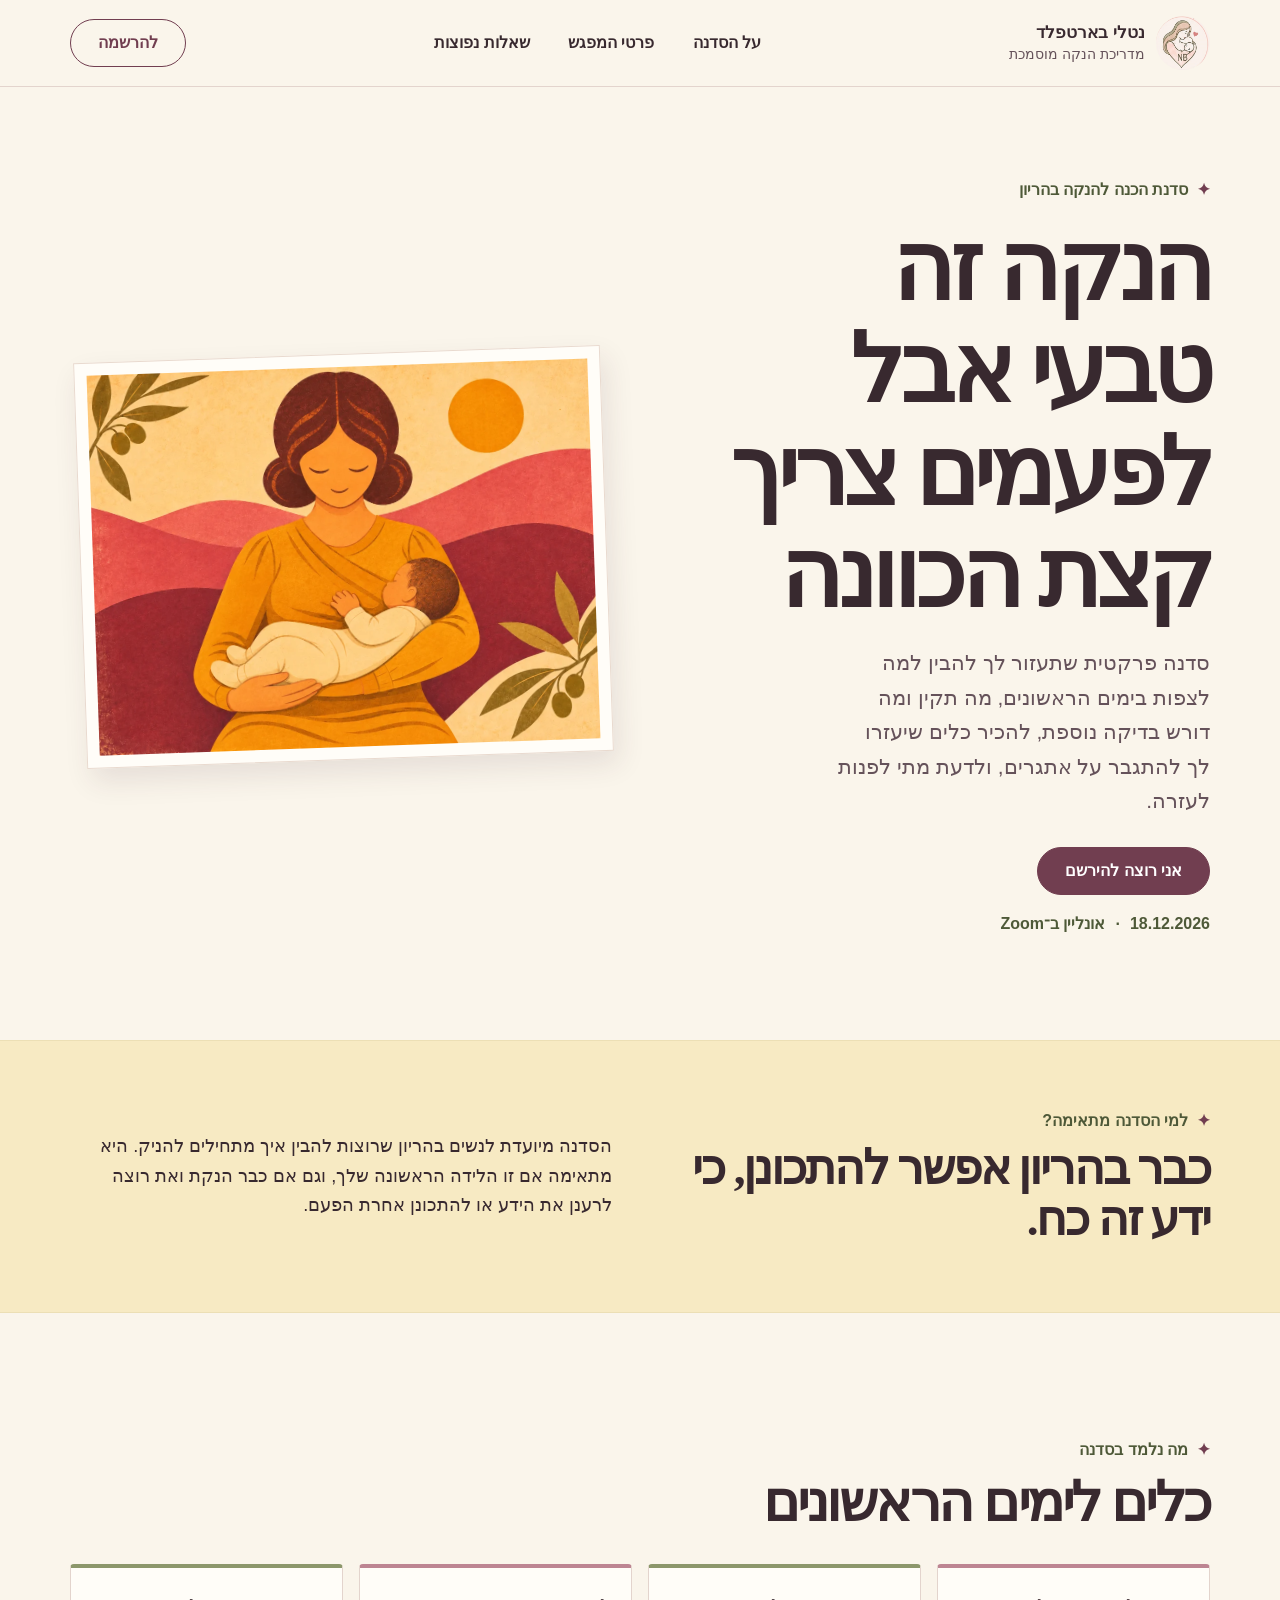
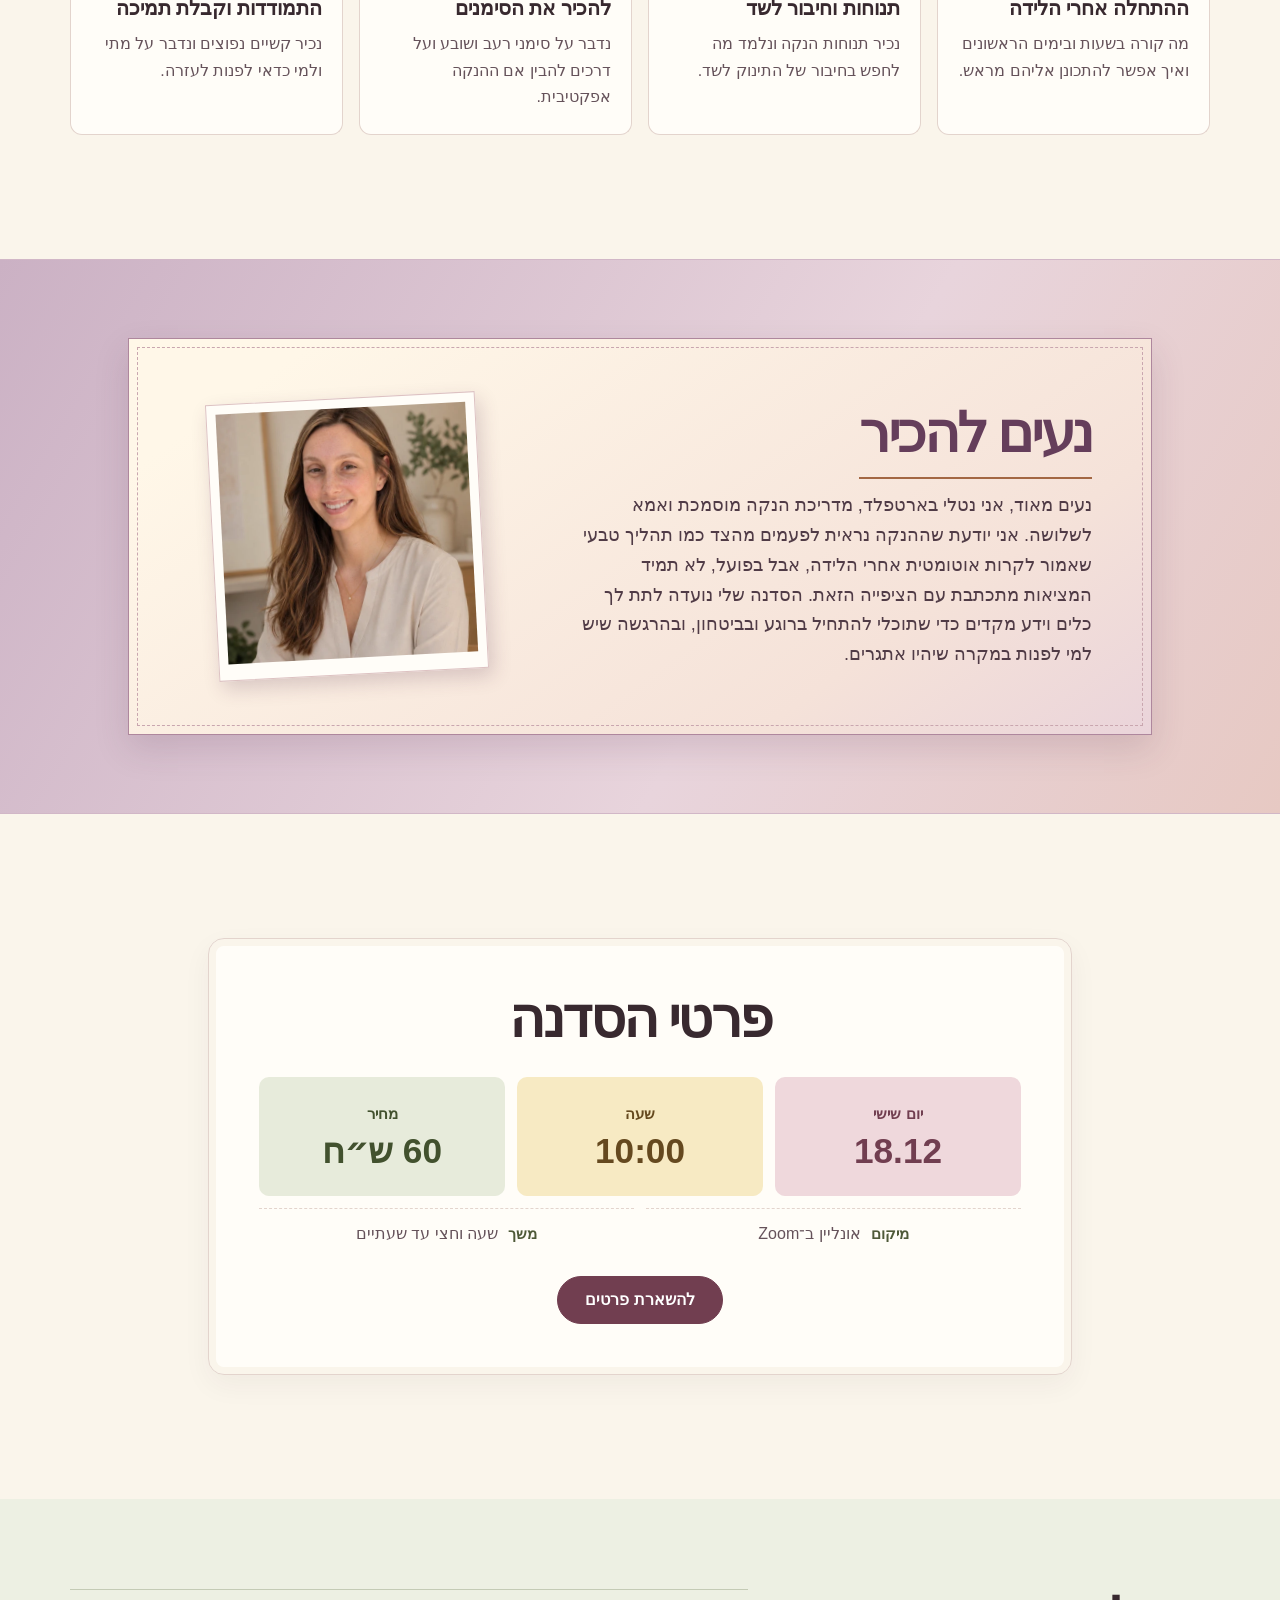
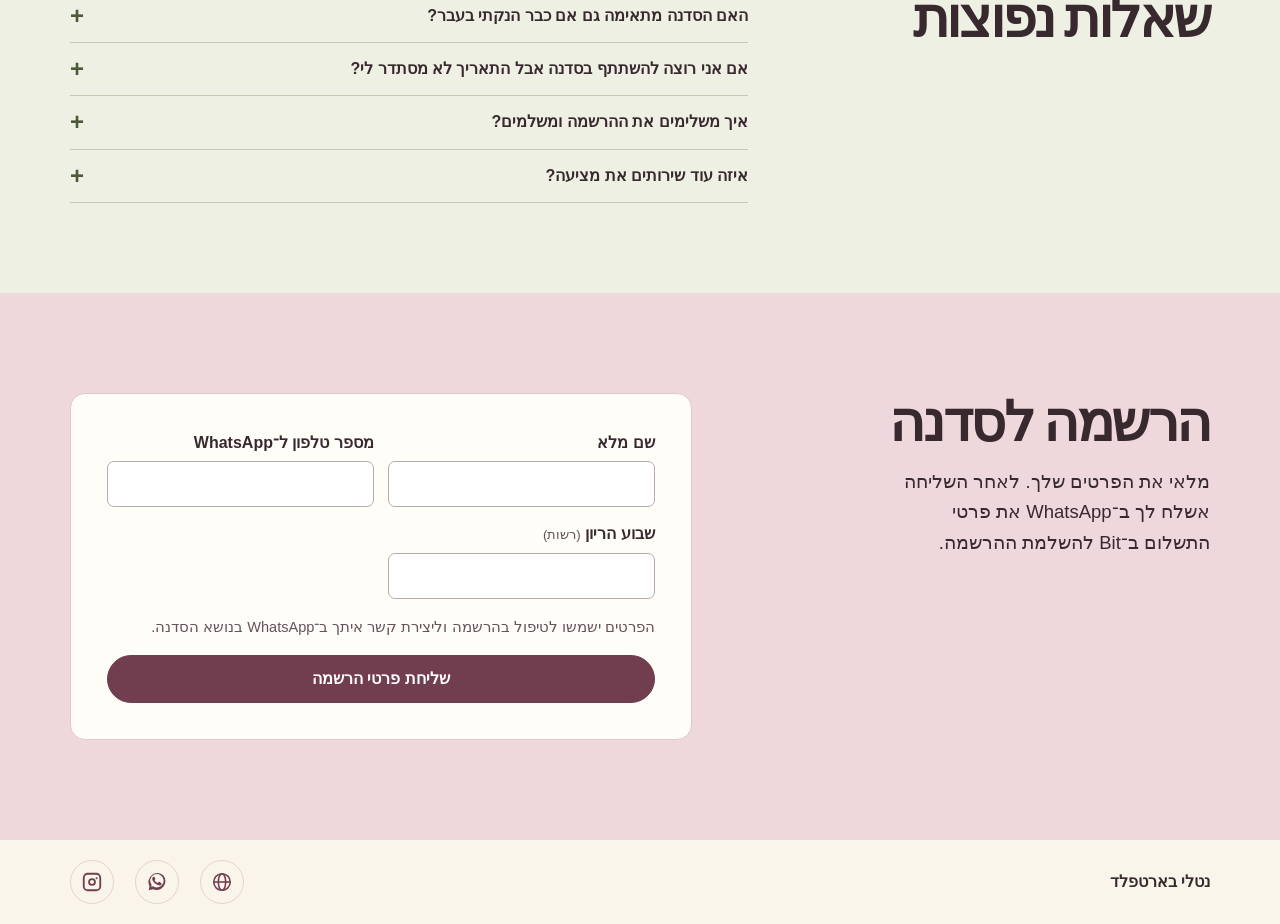
==== commit 911b2cfe: "Update workshop messaging and date card" ====
--- a/workshop/index.html
+++ b/workshop/index.html
@@ -1,15 +1,26 @@
 <!doctype html>
-<html lang="he" dir="rtl">
+<html lang="he" dir="rtl" prefix="og: https://ogp.me/ns#">
 <head>
   <meta charset="utf-8">
   <meta name="viewport" content="width=device-width, initial-scale=1">
-  <meta name="description" content="סדנת הכנה להנקה בהיריון עם נטלי בארטפלד, מדריכת הנקה מוסמכת. מפגש מעשי ונעים ב-Zoom.">
+  <meta name="description" content="סדנת הכנה להנקה בהריון עם נטלי בארטפלד, מדריכת הנקה מוסמכת. מפגש מעשי ונעים ב-Zoom.">
   <meta name="theme-color" content="#f8f2e8">
   <title>סדנת הכנה להנקה | נטלי בארטפלד</title>
+  <link rel="canonical" href="https://nataliebartfeld.co.il/workshop/">
+  <meta property="og:type" content="website">
+  <meta property="og:locale" content="he_IL">
+  <meta property="og:url" content="https://nataliebartfeld.co.il/workshop/">
+  <meta property="og:title" content="סדנת הכנה להנקה | נטלי בארטפלד">
+  <meta property="og:description" content="מפגש מעשי לנשים בהריון ב־Zoom. פרטי הסדנה והרשמה באתר.">
+  <meta property="og:image" content="https://nataliebartfeld.co.il/workshop/assets/link-preview.jpg?v=2">
+  <meta property="og:image:type" content="image/jpeg">
+  <meta property="og:image:width" content="1200">
+  <meta property="og:image:height" content="630">
+  <meta property="og:image:alt" content="גלויה עם איור של אמא ותינוק ולוגו NB לצד הכיתוב סדנת הכנה להנקה עם נטלי בארטפלד.">
   <link rel="icon" type="image/webp" href="assets/nb-logo.webp">
-  <link rel="stylesheet" href="assets/style.css?v=5">
-  <script src="workshop.js?v=4" defer></script>
-  <script src="assets/site.js?v=3" defer></script>
+  <link rel="stylesheet" href="assets/style.css?v=6">
+  <script src="workshop.js?v=5" defer></script>
+  <script src="assets/site.js?v=4" defer></script>
 </head>
 <body>
   <a class="skip" href="#main">דילוג לתוכן</a>
@@ -69,7 +80,7 @@
       <div class="details-card">
         <h2 id="details-title">פרטי הסדנה</h2>
         <dl class="facts">
-          <div class="fact fact-date"><dt>תאריך</dt><dd><bdi data-copy="date"></bdi></dd></div>
+          <div class="fact fact-date"><dt data-copy="dateWeekday"></dt><dd><bdi data-copy="dateShort"></bdi></dd></div>
           <div class="fact fact-time"><dt>שעה</dt><dd><bdi data-copy="time"></bdi></dd></div>
           <div class="fact fact-price"><dt>מחיר</dt><dd data-copy="price"></dd></div>
           <div class="fact-meta"><dt>מיקום</dt><dd data-copy="location"></dd></div>
@@ -98,7 +109,7 @@
             <div class="registration-fields">
               <label>שם מלא <input name="full_name" autocomplete="name" maxlength="120" required></label>
               <label>מספר טלפון ל־WhatsApp <input name="phone" type="tel" autocomplete="tel" dir="ltr" maxlength="30" required></label>
-              <label>שבוע היריון <small>(רשות)</small><input name="pregnancy_week" type="number" inputmode="numeric" min="1" max="45" step="1"></label>
+              <label>שבוע הריון <small>(רשות)</small><input name="pregnancy_week" type="number" inputmode="numeric" min="1" max="45" step="1"></label>
             </div>
             <p class="form-privacy" id="registration-privacy">הפרטים ישמשו לטיפול בהרשמה וליצירת קשר איתך ב־WhatsApp בנושא הסדנה.</p>
             <button class="button registration-submit" type="submit">שליחת פרטי הרשמה</button>
--- a/workshop/assets/style.css
+++ b/workshop/assets/style.css
@@ -87,11 +87,11 @@
   box-shadow: 0 14px 32px #532d4a26;
 }
 .profile-copy { grid-area: copy; }
-.profile-copy h2 { color: #653e5b; margin-block-end: 12px; }
+.profile-copy h2 { inline-size: fit-content; color: #653e5b; margin-block-end: 12px; }
 .profile-copy h2::after {
   content: "";
   display: block;
-  inline-size: 52px;
+  inline-size: 100%;
   block-size: 2px;
   margin-block-start: 14px;
   background: #a36743;
